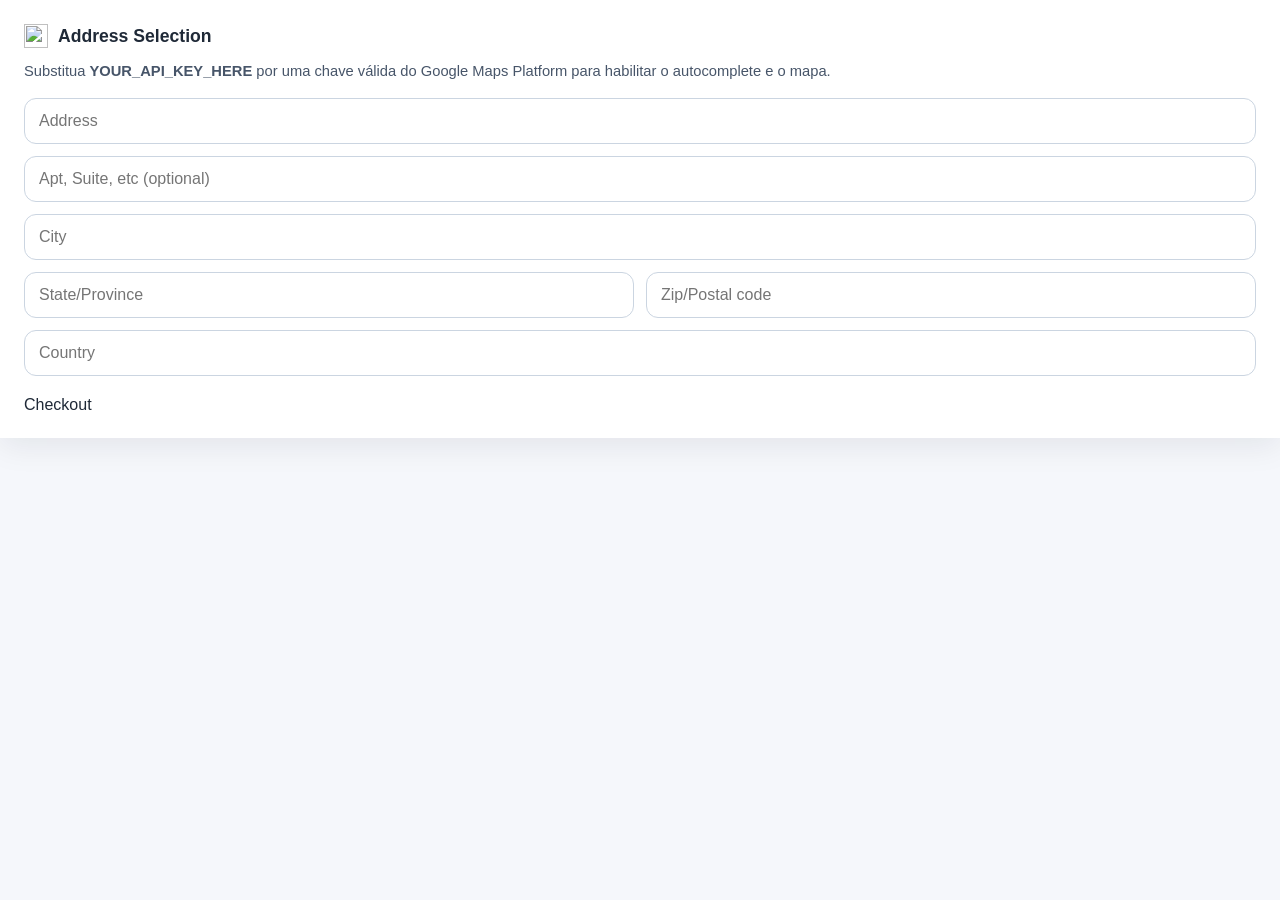
==== address-selection.html @ 24558414 "Adiciona pagina de selecao de endereco" ====
<!doctype html>
<html lang="pt-BR">
  <head>
    <meta charset="utf-8" />
    <meta name="viewport" content="width=device-width, initial-scale=1.0" />
    <title>Address Selection</title>
    <link rel="stylesheet" href="address-selection.css" />
    <script
      type="module"
      src="https://unpkg.com/@googlemaps/extended-component-library?module"
    ></script>
    <script src="address-selection.js" type="module"></script>
  </head>
  <body>
    <gmpx-api-loader
      key="YOUR_API_KEY_HERE"
      solution-channel="GMP_QB_addressselection_v4_cABC"
    >
    </gmpx-api-loader>
    <gmpx-split-layout row-layout-min-width="600">
      <div class="panel" slot="fixed">
        <div class="panel-title-row">
          <img
            class="sb-title-icon"
            src="https://fonts.gstatic.com/s/i/googlematerialicons/location_pin/v5/24px.svg"
            alt=""
          />
          <span class="sb-title">Address Selection</span>
        </div>
        <p class="panel-note">
          Substitua <strong>YOUR_API_KEY_HERE</strong> por uma chave válida do
          Google Maps Platform para habilitar o autocomplete e o mapa.
        </p>
        <input type="text" placeholder="Address" id="location-input" />
        <input type="text" placeholder="Apt, Suite, etc (optional)" />
        <input type="text" placeholder="City" id="locality-input" />
        <div class="half-input-container">
          <input
            type="text"
            class="half-input"
            placeholder="State/Province"
            id="administrative_area_level_1-input"
          />
          <input
            type="text"
            class="half-input"
            placeholder="Zip/Postal code"
            id="postal_code-input"
          />
        </div>
        <input type="text" placeholder="Country" id="country-input" />
        <gmpx-icon-button variant="filled">Checkout</gmpx-icon-button>
      </div>
      <gmp-map
        slot="main"
        center="-25.5313,-49.2031"
        zoom="12"
        map-id="DEMO_MAP_ID"
      >
        <gmp-advanced-marker></gmp-advanced-marker>
      </gmp-map>
    </gmpx-split-layout>
  </body>
</html>
---- address-selection.css ----
:root {
  color-scheme: light;
  font-family: Arial, sans-serif;
}

body {
  margin: 0;
  min-height: 100vh;
  background: #f5f7fb;
  color: #1f2937;
}

gmpx-split-layout {
  min-height: 100vh;
}

.panel {
  display: grid;
  gap: 12px;
  padding: 24px;
  background: #ffffff;
  box-shadow: 0 8px 30px rgba(15, 23, 42, 0.08);
}

.panel-title-row {
  display: flex;
  align-items: center;
  gap: 10px;
}

.sb-title-icon {
  width: 24px;
  height: 24px;
}

.sb-title {
  font-size: 1.1rem;
  font-weight: 700;
}

.panel-note {
  margin: 0 0 4px;
  font-size: 0.92rem;
  line-height: 1.5;
  color: #475569;
}

input {
  width: 100%;
  min-height: 46px;
  padding: 0 14px;
  border: 1px solid #cbd5e1;
  border-radius: 12px;
  font: inherit;
  box-sizing: border-box;
}

input:focus {
  outline: 2px solid rgba(14, 165, 233, 0.2);
  border-color: #0ea5e9;
}

.half-input-container {
  display: grid;
  grid-template-columns: 1fr 1fr;
  gap: 12px;
}

gmpx-icon-button {
  margin-top: 8px;
}

gmp-map {
  width: 100%;
  min-height: 100vh;
}

@media (max-width: 640px) {
  .panel {
    padding: 18px;
  }

  .half-input-container {
    grid-template-columns: 1fr;
  }

  gmp-map {
    min-height: 52vh;
  }
}
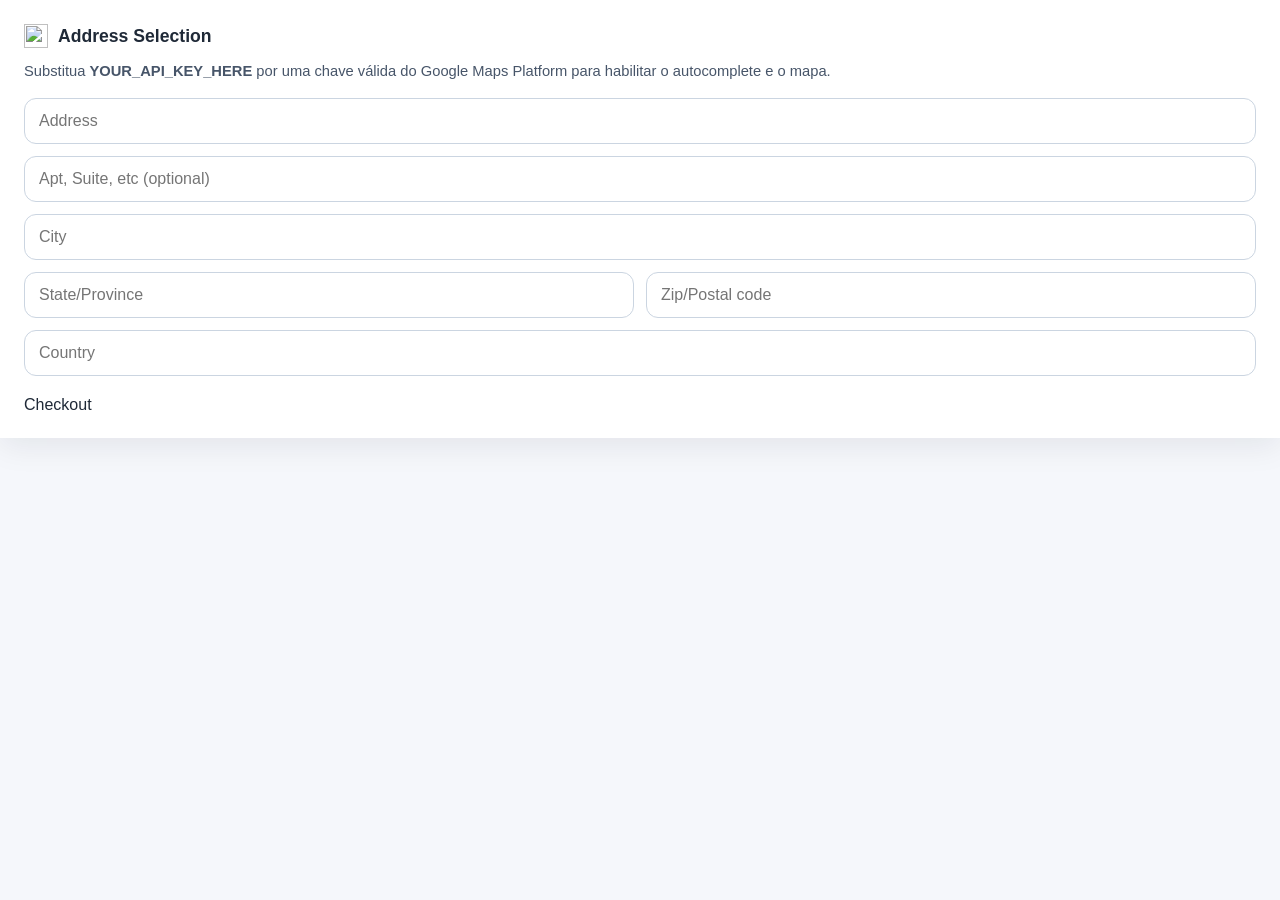
==== commit 80bd0e97: "Google Ads Conversion Tracking" ====
--- a/address-selection.html
+++ b/address-selection.html
@@ -4,6 +4,20 @@
     <meta charset="utf-8" />
     <meta name="viewport" content="width=device-width, initial-scale=1.0" />
     <title>Address Selection</title>
+    <!-- Google tag (gtag.js) -->
+    <script
+      async
+      src="https://www.googletagmanager.com/gtag/js?id=AW-18044176642"
+    ></script>
+    <script>
+      window.dataLayer = window.dataLayer || [];
+      function gtag() {
+        dataLayer.push(arguments);
+      }
+      gtag("js", new Date());
+
+      gtag("config", "AW-18044176642");
+    </script>
     <link rel="stylesheet" href="address-selection.css" />
     <script
       type="module"
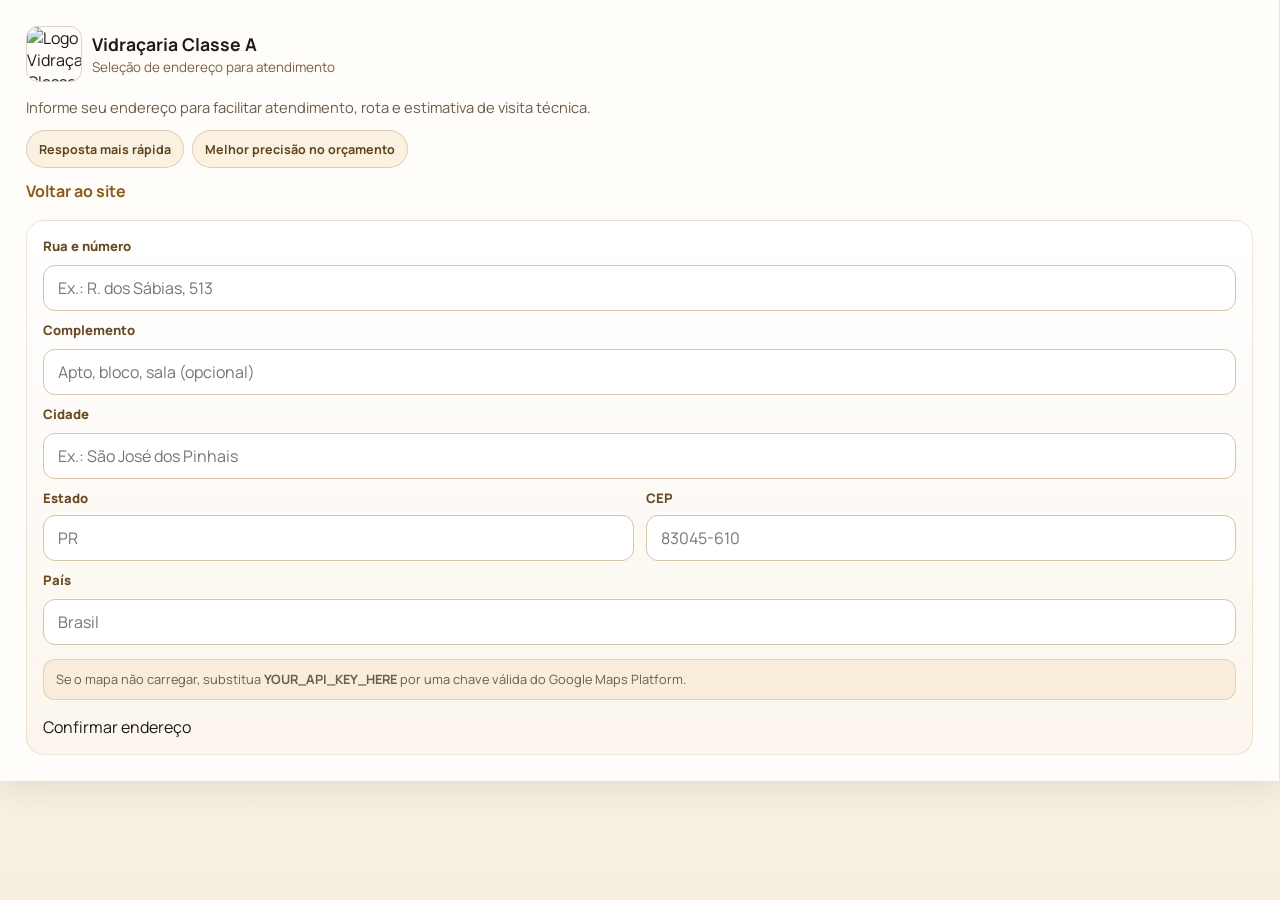
==== commit 3a1f7e04: "Ajuste responsivo dos cards de Portfólio e Projetos" ====
--- a/address-selection.html
+++ b/address-selection.html
@@ -3,7 +3,7 @@
   <head>
     <meta charset="utf-8" />
     <meta name="viewport" content="width=device-width, initial-scale=1.0" />
-    <title>Address Selection</title>
+    <title>Endereço | Vidraçaria Classe A</title>
     <!-- Google tag (gtag.js) -->
     <script
       async
@@ -18,6 +18,12 @@
 
       gtag("config", "AW-18044176642");
     </script>
+    <link rel="preconnect" href="https://fonts.googleapis.com" />
+    <link rel="preconnect" href="https://fonts.gstatic.com" crossorigin />
+    <link
+      href="https://fonts.googleapis.com/css2?family=Manrope:wght@400;500;600;700;800&display=swap"
+      rel="stylesheet"
+    />
     <link rel="stylesheet" href="address-selection.css" />
     <script
       type="module"
@@ -33,37 +39,90 @@
     </gmpx-api-loader>
     <gmpx-split-layout row-layout-min-width="600">
       <div class="panel" slot="fixed">
-        <div class="panel-title-row">
-          <img
-            class="sb-title-icon"
-            src="https://fonts.gstatic.com/s/i/googlematerialicons/location_pin/v5/24px.svg"
-            alt=""
-          />
-          <span class="sb-title">Address Selection</span>
+        <div class="panel-header">
+          <div class="panel-title-row">
+            <img
+              class="sb-logo"
+              src="assets/logo%20classe%20a.png"
+              alt="Logo Vidraçaria Classe A"
+            />
+            <div>
+              <span class="sb-title">Vidraçaria Classe A</span>
+              <span class="sb-subtitle"
+                >Seleção de endereço para atendimento</span
+              >
+            </div>
+          </div>
+
+          <p class="panel-note">
+            Informe seu endereço para facilitar atendimento, rota e estimativa
+            de visita técnica.
+          </p>
+
+          <div class="panel-badges" aria-label="Vantagens da consulta">
+            <span>Resposta mais rápida</span>
+            <span>Melhor precisão no orçamento</span>
+          </div>
+
+          <a class="back-link" href="index.html">Voltar ao site</a>
         </div>
-        <p class="panel-note">
-          Substitua <strong>YOUR_API_KEY_HERE</strong> por uma chave válida do
-          Google Maps Platform para habilitar o autocomplete e o mapa.
-        </p>
-        <input type="text" placeholder="Address" id="location-input" />
-        <input type="text" placeholder="Apt, Suite, etc (optional)" />
-        <input type="text" placeholder="City" id="locality-input" />
-        <div class="half-input-container">
+
+        <div class="address-form" aria-label="Formulário de endereço">
+          <label for="location-input">Rua e número</label>
           <input
             type="text"
-            class="half-input"
-            placeholder="State/Province"
-            id="administrative_area_level_1-input"
+            placeholder="Ex.: R. dos Sábias, 513"
+            id="location-input"
           />
+
+          <label for="address-complement-input">Complemento</label>
           <input
             type="text"
-            class="half-input"
-            placeholder="Zip/Postal code"
-            id="postal_code-input"
+            id="address-complement-input"
+            placeholder="Apto, bloco, sala (opcional)"
           />
+
+          <label for="locality-input">Cidade</label>
+          <input
+            type="text"
+            placeholder="Ex.: São José dos Pinhais"
+            id="locality-input"
+          />
+
+          <div class="half-input-container">
+            <div class="half-input-wrap">
+              <label for="administrative_area_level_1-input">Estado</label>
+              <input
+                type="text"
+                class="half-input"
+                placeholder="PR"
+                id="administrative_area_level_1-input"
+              />
+            </div>
+            <div class="half-input-wrap">
+              <label for="postal_code-input">CEP</label>
+              <input
+                type="text"
+                class="half-input"
+                placeholder="83045-610"
+                id="postal_code-input"
+              />
+            </div>
+          </div>
+
+          <label for="country-input">País</label>
+          <input type="text" placeholder="Brasil" id="country-input" />
+
+          <p class="panel-api-note">
+            Se o mapa não carregar, substitua
+            <strong>YOUR_API_KEY_HERE</strong> por uma chave válida do Google
+            Maps Platform.
+          </p>
+
+          <gmpx-icon-button variant="filled"
+            >Confirmar endereço</gmpx-icon-button
+          >
         </div>
-        <input type="text" placeholder="Country" id="country-input" />
-        <gmpx-icon-button variant="filled">Checkout</gmpx-icon-button>
       </div>
       <gmp-map
         slot="main"
--- a/address-selection.css
+++ b/address-selection.css
@@ -1,13 +1,19 @@
 :root {
   color-scheme: light;
-  font-family: Arial, sans-serif;
+  font-family: "Manrope", sans-serif;
 }
 
 body {
   margin: 0;
   min-height: 100vh;
-  background: #f5f7fb;
-  color: #1f2937;
+  background:
+    radial-gradient(
+      circle at top left,
+      rgba(214, 158, 46, 0.2),
+      transparent 34%
+    ),
+    linear-gradient(180deg, #fbf8f1, #f6efe1);
+  color: #1f1a14;
 }
 
 gmpx-split-layout {
@@ -16,10 +22,16 @@
 
 .panel {
   display: grid;
+  gap: 16px;
+  padding: 26px;
+  background: #fffdfa;
+  border-right: 1px solid rgba(133, 95, 31, 0.14);
+  box-shadow: 0 8px 30px rgba(58, 40, 14, 0.1);
+}
+
+.panel-header {
+  display: grid;
   gap: 12px;
-  padding: 24px;
-  background: #ffffff;
-  box-shadow: 0 8px 30px rgba(15, 23, 42, 0.08);
 }
 
 .panel-title-row {
@@ -28,36 +40,98 @@
   gap: 10px;
 }
 
-.sb-title-icon {
-  width: 24px;
-  height: 24px;
+.sb-logo {
+  width: 54px;
+  height: 54px;
+  border-radius: 12px;
+  object-fit: cover;
+  border: 1px solid rgba(133, 95, 31, 0.26);
 }
 
 .sb-title {
+  display: block;
   font-size: 1.1rem;
   font-weight: 700;
 }
 
+.sb-subtitle {
+  display: block;
+  margin-top: 2px;
+  color: #7a6041;
+  font-size: 0.84rem;
+}
+
 .panel-note {
-  margin: 0 0 4px;
+  margin: 2px 0 0;
   font-size: 0.92rem;
   line-height: 1.5;
-  color: #475569;
+  color: #6b5b48;
+}
+
+.panel-badges {
+  display: flex;
+  flex-wrap: wrap;
+  gap: 8px;
+}
+
+.panel-badges span {
+  display: inline-flex;
+  align-items: center;
+  min-height: 28px;
+  padding: 4px 12px;
+  border-radius: 999px;
+  border: 1px solid rgba(133, 95, 31, 0.24);
+  background: rgba(214, 158, 46, 0.12);
+  color: #5d431f;
+  font-size: 0.78rem;
+  font-weight: 700;
+}
+
+.back-link {
+  width: fit-content;
+  color: #8a5a16;
+  font-weight: 700;
+  text-decoration: none;
+}
+
+.back-link:hover {
+  color: #6f450e;
+}
+
+.address-form {
+  display: grid;
+  gap: 10px;
+  margin-top: 2px;
+  padding: 16px;
+  border: 1px solid rgba(133, 95, 31, 0.14);
+  border-radius: 18px;
+  background: linear-gradient(
+    180deg,
+    rgba(255, 255, 255, 0.92),
+    rgba(250, 242, 231, 0.7)
+  );
+}
+
+.address-form label {
+  font-size: 0.82rem;
+  font-weight: 800;
+  color: #694b22;
 }
 
 input {
   width: 100%;
   min-height: 46px;
   padding: 0 14px;
-  border: 1px solid #cbd5e1;
+  border: 1px solid #d6c5a8;
   border-radius: 12px;
   font: inherit;
   box-sizing: border-box;
+  background: #fff;
 }
 
 input:focus {
-  outline: 2px solid rgba(14, 165, 233, 0.2);
-  border-color: #0ea5e9;
+  outline: 2px solid rgba(214, 158, 46, 0.2);
+  border-color: #c1882f;
 }
 
 .half-input-container {
@@ -66,8 +140,24 @@
   gap: 12px;
 }
 
+.half-input-wrap {
+  display: grid;
+  gap: 8px;
+}
+
+.panel-api-note {
+  margin: 4px 0 0;
+  padding: 10px 12px;
+  border-radius: 12px;
+  border: 1px solid rgba(133, 95, 31, 0.2);
+  background: rgba(214, 158, 46, 0.1);
+  color: #6b5b48;
+  font-size: 0.8rem;
+  line-height: 1.45;
+}
+
 gmpx-icon-button {
-  margin-top: 8px;
+  margin-top: 6px;
 }
 
 gmp-map {
@@ -80,6 +170,10 @@
     padding: 18px;
   }
 
+  .address-form {
+    padding: 14px;
+  }
+
   .half-input-container {
     grid-template-columns: 1fr;
   }
